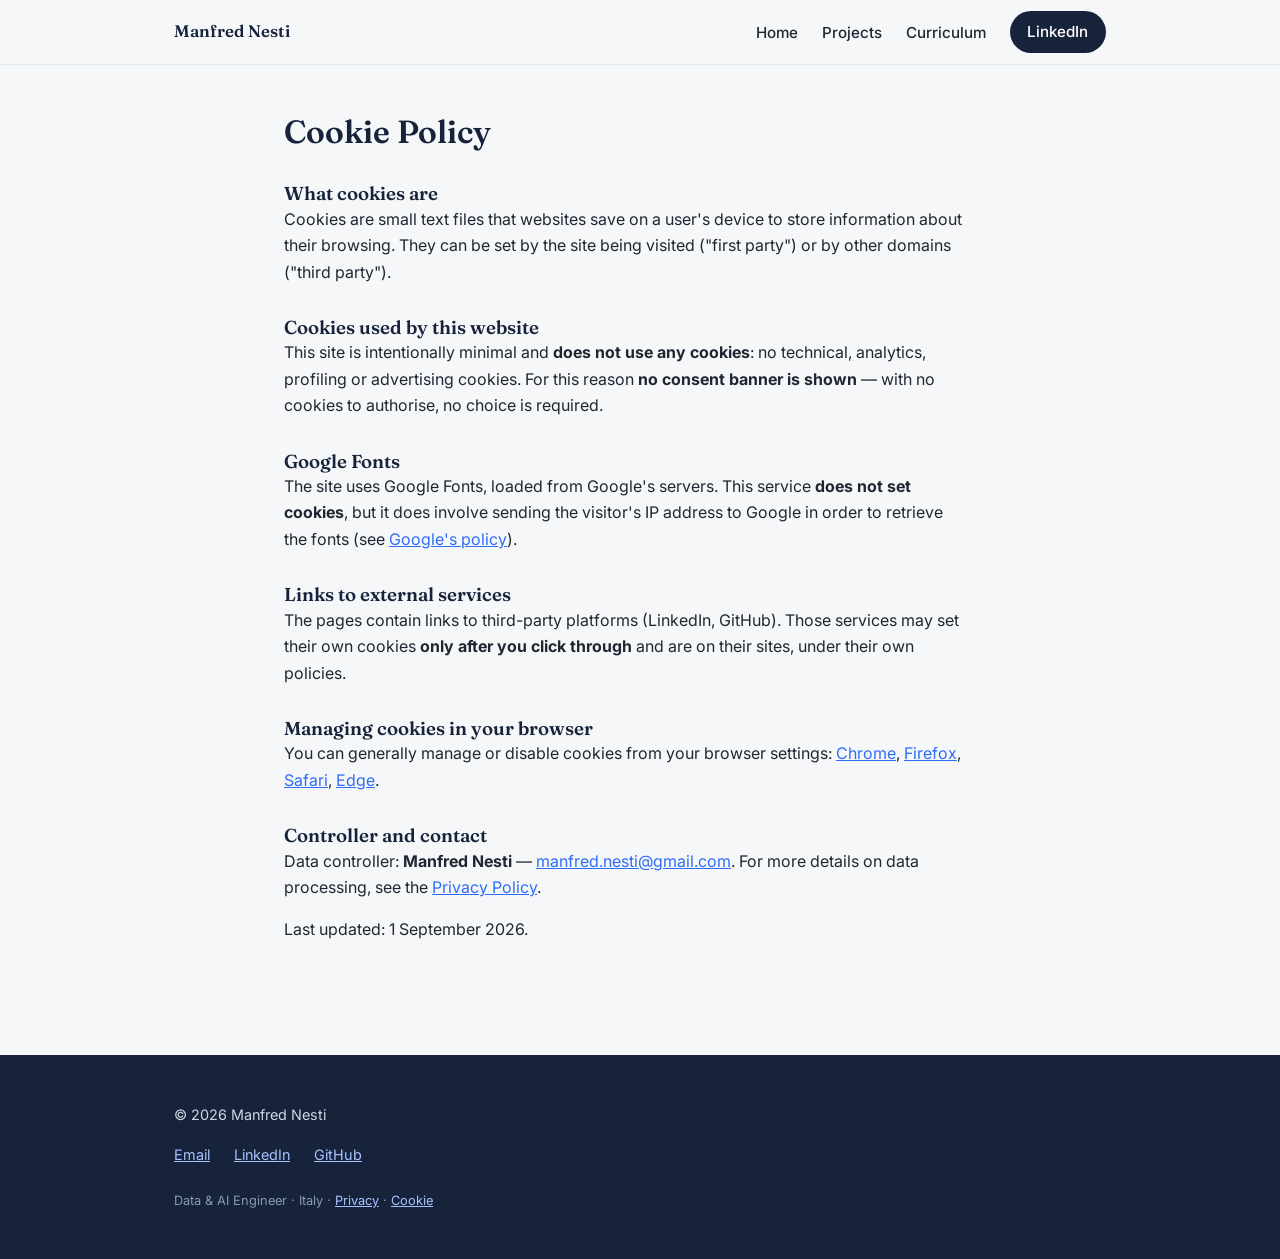
==== cookie-policy.html @ f6b6d591 "Initial commit" ====
<!DOCTYPE html>
<html lang="en">
<head>
  <meta charset="UTF-8" />
  <meta name="viewport" content="width=device-width, initial-scale=1.0" />

  <title>Cookie Policy — Manfred Nesti</title>
  <meta name="description" content="Cookie policy of manfrednesti.com." />
  <meta name="robots" content="noindex, follow" />
  <link rel="canonical" href="https://www.manfrednesti.com/cookie-policy.html" />

  <link rel="icon" href="assets/favicon.svg" type="image/svg+xml" />
  <link rel="preconnect" href="https://fonts.googleapis.com" />
  <link rel="preconnect" href="https://fonts.gstatic.com" crossorigin />
  <link href="https://fonts.googleapis.com/css2?family=Fraunces:opsz,wght@9..144,400;9..144,600&family=Inter:wght@400;500;600&display=swap" rel="stylesheet" />
  <link rel="stylesheet" href="css/style.css" />
</head>

<body>
  <a class="skip-link" href="#main">Skip to content</a>

  <header class="site-header">
    <div class="container">
      <nav class="nav" data-nav aria-label="Main navigation">
        <a class="nav__brand" href="index.html">Manfred Nesti</a>
        <button class="nav__toggle" data-nav-toggle aria-label="Open menu" aria-expanded="false">☰</button>
        <ul class="nav__links">
          <li><a href="index.html">Home</a></li>
          <li><a href="projects.html">Projects</a></li>
          <li><a href="cv.html">Curriculum</a></li>
          <li><a class="btn btn--sm" href="https://www.linkedin.com/in/manfred-nesti/" target="_blank" rel="noopener">LinkedIn</a></li>
        </ul>
      </nav>
    </div>
  </header>

  <main id="main">
    <section class="section" style="border-top: 0;">
      <div class="container prose" style="max-width: 760px;">
        <h2 style="font-size: 2rem;">Cookie Policy</h2>

        <h3 style="margin-top: 2rem;">What cookies are</h3>
        <p>Cookies are small text files that websites save on a user's device to store information about their browsing. They can be set by the site being visited ("first party") or by other domains ("third party").</p>

        <h3 style="margin-top: 2rem;">Cookies used by this website</h3>
        <p>This site is intentionally minimal and <strong>does not use any cookies</strong>: no technical, analytics, profiling or advertising cookies. For this reason <strong>no consent banner is shown</strong> — with no cookies to authorise, no choice is required.</p>

        <h3 style="margin-top: 2rem;">Google Fonts</h3>
        <p>The site uses Google Fonts, loaded from Google's servers. This service <strong>does not set cookies</strong>, but it does involve sending the visitor's IP address to Google in order to retrieve the fonts (see <a href="https://policies.google.com/privacy" target="_blank" rel="noopener">Google's policy</a>).</p>

        <h3 style="margin-top: 2rem;">Links to external services</h3>
        <p>The pages contain links to third-party platforms (LinkedIn, GitHub). Those services may set their own cookies <strong>only after you click through</strong> and are on their sites, under their own policies.</p>

        <h3 style="margin-top: 2rem;">Managing cookies in your browser</h3>
        <p>You can generally manage or disable cookies from your browser settings:
          <a href="https://support.google.com/chrome/answer/95647" target="_blank" rel="noopener">Chrome</a>,
          <a href="https://support.mozilla.org/kb/enhanced-tracking-protection-firefox-desktop" target="_blank" rel="noopener">Firefox</a>,
          <a href="https://support.apple.com/guide/safari/sfri11471/mac" target="_blank" rel="noopener">Safari</a>,
          <a href="https://support.microsoft.com/microsoft-edge" target="_blank" rel="noopener">Edge</a>.
        </p>

        <h3 style="margin-top: 2rem;">Controller and contact</h3>
        <p>Data controller: <strong>Manfred Nesti</strong> — <a href="mailto:manfred.nesti@gmail.com">manfred.nesti@gmail.com</a>. For more details on data processing, see the <a href="privacy.html">Privacy Policy</a>.</p>
        <p>Last updated: 1 September 2026.</p>
      </div>
    </section>
  </main>

  <footer class="site-footer">
    <div class="container footer__grid">
      <div>© <span id="year">2026</span> Manfred Nesti</div>
      <div class="footer__links">
        <a href="mailto:manfred.nesti@gmail.com">Email</a>
        <a href="https://www.linkedin.com/in/manfred-nesti/" target="_blank" rel="noopener">LinkedIn</a>
        <a href="https://github.com/ManfredNesti" target="_blank" rel="noopener">GitHub</a>
      </div>
      <div class="footer__legal">Data &amp; AI Engineer · Italy · <a href="privacy.html">Privacy</a> · <a href="cookie-policy.html">Cookie</a></div>
    </div>
  </footer>

  <script src="js/main.js" defer></script>
</body>
</html>
---- css/style.css ----
/* =============================================================
   Manfred Nesti — Single stylesheet
   Structure:
     1. Design tokens (colors, spacing, typography)  ← change the theme here
     2. Base reset
     3. Layout & utilities
     4. Components (nav, buttons, cards, chips, footer)
     5. Specific sections (hero, skills, timeline, projects)
     6. Responsive & accessibility
   ============================================================= */

/* ---------- 1. DESIGN TOKENS ---------- */
:root {
  /* Colors */
  --c-primary:        #16233b;   /* deep ink navy */
  --c-primary-light:  #2f6df6;   /* electric blue accent */
  --c-accent-soft:    #e8f0ff;   /* pale blue wash */
  --c-bg:             #f6f7f9;   /* cool light grey */
  --c-surface:        #ffffff;
  --c-text:           #1f2733;
  --c-text-muted:     #5a6675;
  --c-border:         #e3e7ee;

  /* Typography */
  --font-serif: 'Fraunces', Georgia, serif;
  --font-sans:  'Inter', system-ui, -apple-system, sans-serif;
  --font-mono:  ui-monospace, 'SF Mono', 'JetBrains Mono', Menlo, Consolas, monospace;

  /* Spacing scale */
  --sp-1: 0.5rem;
  --sp-2: 1rem;
  --sp-3: 1.5rem;
  --sp-4: 2rem;
  --sp-5: 3rem;
  --sp-6: 4rem;

  /* Layout */
  --container: 980px;
  --radius: 12px;
  --radius-pill: 999px;
  --shadow: 0 8px 24px rgba(22, 35, 59, 0.10);
}

/* ---------- 2. RESET ---------- */
*, *::before, *::after { box-sizing: border-box; }
* { margin: 0; padding: 0; }
html { scroll-behavior: smooth; -webkit-text-size-adjust: 100%; }
body {
  font-family: var(--font-sans);
  color: var(--c-text);
  background: var(--c-bg);
  line-height: 1.65;
  -webkit-font-smoothing: antialiased;
}
img { max-width: 100%; height: auto; display: block; }
a { color: var(--c-primary-light); }
h1, h2, h3 { font-family: var(--font-serif); font-weight: 600; line-height: 1.2; color: var(--c-primary); }

/* ---------- 3. LAYOUT & UTILITIES ---------- */
.container { max-width: var(--container); margin-inline: auto; padding-inline: var(--sp-3); }
main { display: block; }

/* "Skip to content" link for accessibility (only visible on Tab) */
.skip-link {
  position: absolute; left: -9999px; top: 0;
  background: var(--c-primary); color: #fff; padding: var(--sp-1) var(--sp-2);
  border-radius: 0 0 var(--radius) 0; z-index: 100;
}
.skip-link:focus { left: 0; }

/* Consistent visible focus across the site */
:focus-visible { outline: 3px solid var(--c-primary-light); outline-offset: 2px; border-radius: 4px; }

/* ---------- 4. COMPONENTS ---------- */

/* -- Navigation -- */
.site-header {
  position: sticky; top: 0; z-index: 50;
  background: rgba(246, 247, 249, 0.92);
  backdrop-filter: blur(8px);
  border-bottom: 1px solid var(--c-border);
}
.nav {
  display: flex; align-items: center; justify-content: space-between;
  height: 64px;
}
.nav__brand {
  font-family: var(--font-serif); font-weight: 600; font-size: 1.05rem;
  color: var(--c-primary); text-decoration: none; white-space: nowrap;
}
.nav__links { display: flex; align-items: center; gap: var(--sp-3); list-style: none; }
.nav__links a {
  color: var(--c-text); text-decoration: none; font-size: 0.95rem; font-weight: 500;
}
.nav__links a:hover { color: var(--c-primary-light); }
.nav__links a[aria-current="page"] { color: var(--c-primary); border-bottom: 2px solid var(--c-primary-light); }

/* Hamburger button (hidden on desktop) */
.nav__toggle {
  display: none; background: none; border: 0; cursor: pointer;
  font-size: 1.5rem; color: var(--c-primary); padding: var(--sp-1);
}

/* -- Primary button -- */
.btn {
  display: inline-block; background: var(--c-primary); color: #fff !important;
  text-decoration: none; font-weight: 600; font-size: 0.95rem;
  padding: 0.85rem 1.6rem; border-radius: var(--radius-pill);
  transition: background 0.2s, transform 0.1s;
}
.btn:hover { background: var(--c-primary-light); }
.btn:active { transform: translateY(1px); }
.btn--sm { padding: 0.55rem 1.1rem; font-size: 0.9rem; }
.btn--ghost {
  background: transparent; color: var(--c-primary) !important;
  border: 1px solid var(--c-border);
}
.btn--ghost:hover { background: var(--c-surface); border-color: var(--c-primary-light); color: var(--c-primary-light) !important; }

/* Row of CTA buttons */
.btn-row { display: flex; flex-wrap: wrap; gap: var(--sp-2); }

/* -- Card -- */
.card {
  background: var(--c-surface); border: 1px solid var(--c-border);
  border-radius: var(--radius); padding: var(--sp-3);
  transition: box-shadow 0.2s, transform 0.2s;
}
.card:hover { box-shadow: var(--shadow); transform: translateY(-2px); }
.card h3 { font-size: 1.05rem; margin-bottom: var(--sp-1); }
.card p { font-size: 0.95rem; color: var(--c-text-muted); }
.card .card__meta { font-family: var(--font-mono); font-size: 0.8rem; color: var(--c-primary-light); margin-bottom: var(--sp-1); }
.card .card__tags { margin-top: var(--sp-2); }

/* -- Footer -- */
.site-footer { background: var(--c-primary); color: #cdd6e4; padding: var(--sp-5) 0; margin-top: var(--sp-6); }
.site-footer a { color: #a9c2ff; }
.site-footer .footer__grid { display: grid; gap: var(--sp-2); font-size: 0.9rem; }
.site-footer .footer__legal { margin-top: var(--sp-1); font-size: 0.8rem; color: #8a99b3; }
.footer__links { display: flex; gap: var(--sp-3); flex-wrap: wrap; }

/* ---------- 5. SECTIONS ---------- */

/* -- Hero -- */
.hero { padding: var(--sp-6) 0 var(--sp-5); }
.hero__grid { display: grid; grid-template-columns: 180px 1fr; gap: var(--sp-5); align-items: center; }
.hero h1 { font-size: clamp(2.2rem, 5vw, 3rem); margin-bottom: var(--sp-1); }
.hero__role { font-size: 1.2rem; color: var(--c-primary-light); font-weight: 500; margin-bottom: var(--sp-2); }
.hero__intro { color: var(--c-text-muted); max-width: 52ch; margin-bottom: var(--sp-3); }

/* -- Monogram in the hero -- */
.hero__logo { width: 180px; height: 180px; justify-self: center; }
.hero__photo { width: 180px; aspect-ratio: 4 / 5; object-fit: cover; object-position: center top; border-radius: var(--radius); box-shadow: 0 10px 30px rgba(0,0,0,0.18); justify-self: center; }

/* -- Generic sections -- */
.section { padding: var(--sp-5) 0; border-top: 1px solid var(--c-border); }
.section > .container > h2 { font-size: 1.75rem; margin-bottom: var(--sp-3); }
.section__lead { color: var(--c-text-muted); max-width: 60ch; margin-top: calc(-1 * var(--sp-2)); margin-bottom: var(--sp-3); }
.prose p { margin-bottom: var(--sp-2); max-width: 68ch; }
.prose p:last-child { margin-bottom: 0; }

/* -- Card grid -- */
.grid-cards { display: grid; grid-template-columns: repeat(auto-fill, minmax(260px, 1fr)); gap: var(--sp-2); }

/* -- Skills (chip groups) -- */
.skills { display: grid; gap: var(--sp-3); }
.skill-group { display: grid; grid-template-columns: 200px 1fr; gap: var(--sp-2); align-items: start; }
.skill-group__label { font-weight: 600; color: var(--c-primary); font-size: 0.95rem; padding-top: 4px; }
.chips { display: flex; flex-wrap: wrap; gap: var(--sp-1); list-style: none; }
.chip {
  font-family: var(--font-mono); font-size: 0.82rem;
  background: var(--c-accent-soft); color: #1e3a6d;
  border: 1px solid #d4e2ff; border-radius: var(--radius-pill);
  padding: 0.3rem 0.75rem; white-space: nowrap;
}

/* -- Timeline (experience / education) -- */
.timeline { list-style: none; border-left: 2px solid var(--c-border); padding-left: var(--sp-3); }
.timeline li { position: relative; padding-bottom: var(--sp-4); }
.timeline li:last-child { padding-bottom: 0; }
.timeline li::before {
  content: ""; position: absolute; left: calc(-1 * var(--sp-3) - 6px); top: 6px;
  width: 10px; height: 10px; border-radius: 50%; background: var(--c-primary-light);
}
.timeline .year { font-family: var(--font-mono); font-weight: 500; color: var(--c-primary-light); font-size: 0.82rem; }
.timeline h3 { font-size: 1.1rem; margin: 3px 0; }
.timeline .org { color: var(--c-text-muted); font-weight: 500; margin-bottom: var(--sp-1); }
.timeline ul { margin: var(--sp-1) 0 0; padding-left: 1.1rem; }
.timeline ul li { padding: 0 0 4px; }
.timeline ul li::before { display: none; }
.timeline p { color: var(--c-text-muted); font-size: 0.95rem; }

/* -- CV headings & lists -- */
.cv-heading { font-size: 1.35rem; margin: var(--sp-5) 0 var(--sp-3); }
.cv-heading:first-of-type { margin-top: var(--sp-4); }
.cv-list { list-style: none; display: grid; gap: var(--sp-2); }
.cv-list li { position: relative; padding-left: var(--sp-3); color: var(--c-text); max-width: 74ch; }
.cv-list li::before { content: "—"; position: absolute; left: 0; color: var(--c-primary-light); }

/* -- Contact list -- */
.contact-list { list-style: none; display: grid; gap: var(--sp-1); font-size: 1.05rem; }
.contact-list a { text-decoration: none; }
.contact-list .contact-label { font-family: var(--font-mono); font-size: 0.8rem; color: var(--c-text-muted); display: inline-block; width: 90px; }

/* ---------- 6. RESPONSIVE & ACCESSIBILITY ---------- */
@media (max-width: 720px) {
  .nav__toggle { display: block; }
  .nav__links {
    position: absolute; top: 64px; left: 0; right: 0;
    flex-direction: column; align-items: flex-start; gap: 0;
    background: var(--c-bg); border-bottom: 1px solid var(--c-border);
    padding: var(--sp-2) var(--sp-3);
    display: none; /* toggled via data-open on <nav> (see main.js) */
  }
  .nav[data-open="true"] .nav__links { display: flex; }
  .nav__links li { width: 100%; }
  .nav__links a { display: block; padding: var(--sp-1) 0; width: 100%; }

  .hero__grid { grid-template-columns: 1fr; text-align: center; gap: var(--sp-3); }
  .hero__logo, .hero__photo { margin-inline: auto; }
  .hero__intro { margin-inline: auto; }
  .btn-row { justify-content: center; }
  .skill-group { grid-template-columns: 1fr; gap: var(--sp-1); }
}

/* Respect users who disabled animations */
@media (prefers-reduced-motion: reduce) {
  * { animation: none !important; transition: none !important; scroll-behavior: auto !important; }
}
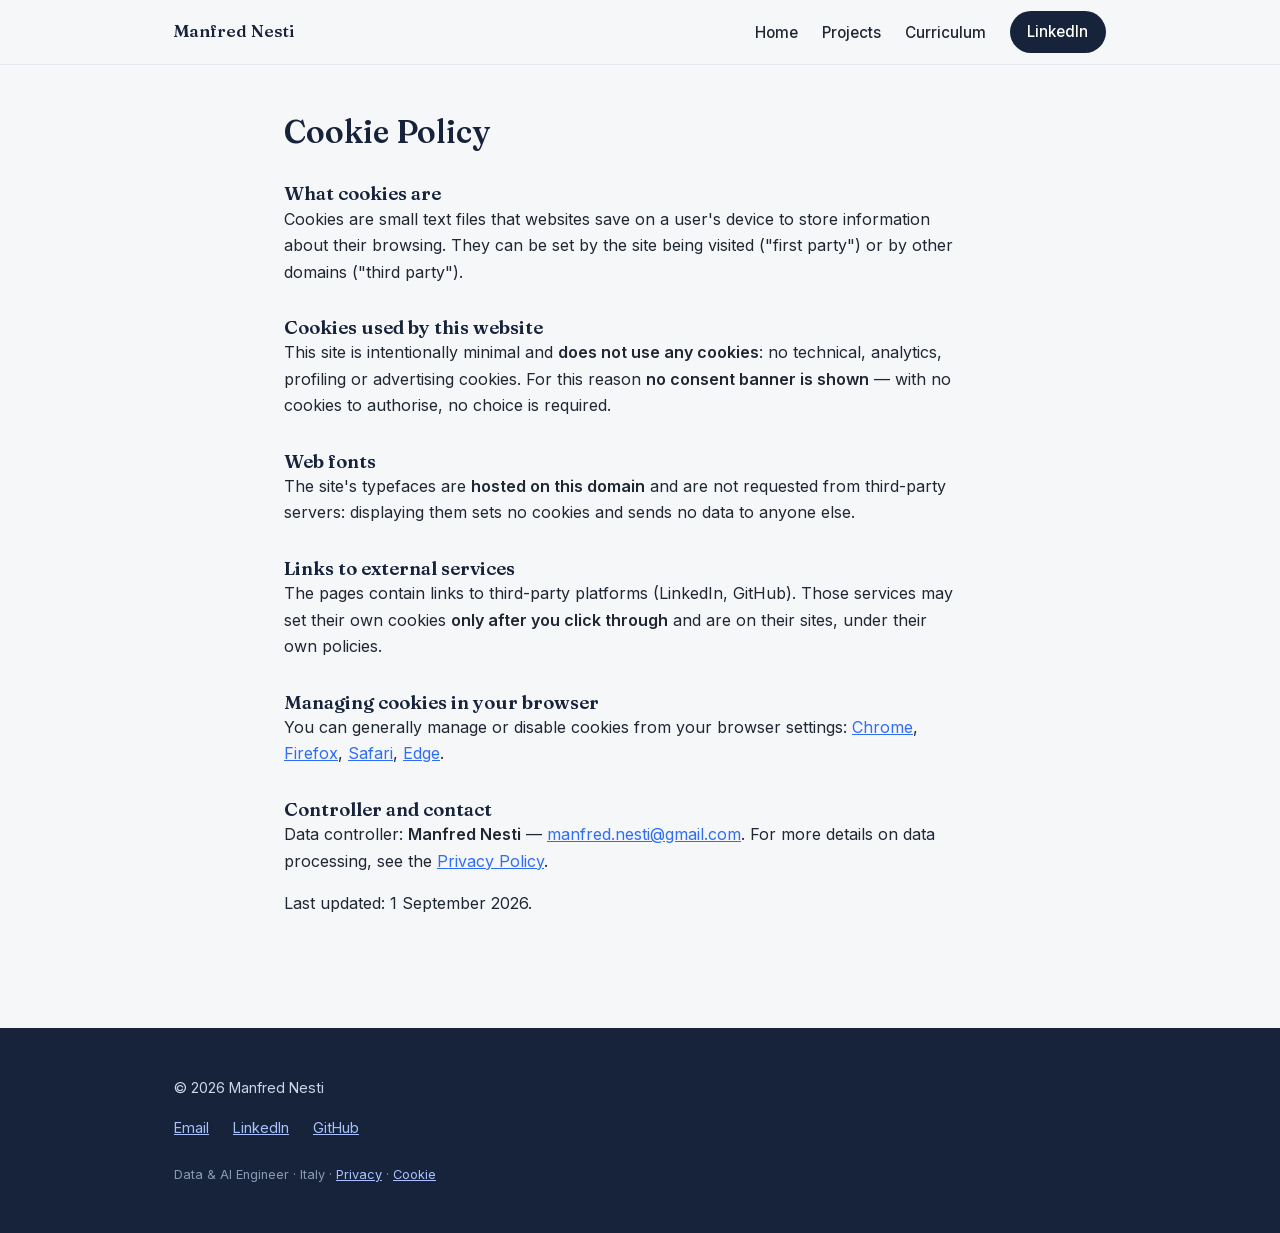
==== commit 35933416: "Self-host web fonts - Serve Fraunces and Inter from assets/fonts instead of Google's CDN,   so visit" ====
--- a/cookie-policy.html
+++ b/cookie-policy.html
@@ -7,12 +7,13 @@
   <title>Cookie Policy — Manfred Nesti</title>
   <meta name="description" content="Cookie policy of manfrednesti.com." />
   <meta name="robots" content="noindex, follow" />
-  <link rel="canonical" href="https://www.manfrednesti.com/cookie-policy.html" />
+  <link rel="canonical" href="https://www.manfrednesti.com/cookie-policy" />
 
   <link rel="icon" href="assets/favicon.svg" type="image/svg+xml" />
-  <link rel="preconnect" href="https://fonts.googleapis.com" />
-  <link rel="preconnect" href="https://fonts.gstatic.com" crossorigin />
-  <link href="https://fonts.googleapis.com/css2?family=Fraunces:opsz,wght@9..144,400;9..144,600&family=Inter:wght@400;500;600&display=swap" rel="stylesheet" />
+  <link rel="icon" href="assets/favicon-32.png" sizes="32x32" type="image/png" />
+  <link rel="apple-touch-icon" href="assets/apple-touch-icon.png" />
+  <link rel="preload" href="assets/fonts/fraunces-latin.woff2" as="font" type="font/woff2" crossorigin />
+  <link rel="preload" href="assets/fonts/inter-latin.woff2" as="font" type="font/woff2" crossorigin />
   <link rel="stylesheet" href="css/style.css" />
 </head>
 
@@ -22,12 +23,12 @@
   <header class="site-header">
     <div class="container">
       <nav class="nav" data-nav aria-label="Main navigation">
-        <a class="nav__brand" href="index.html">Manfred Nesti</a>
+        <a class="nav__brand" href="/">Manfred Nesti</a>
         <button class="nav__toggle" data-nav-toggle aria-label="Open menu" aria-expanded="false">☰</button>
         <ul class="nav__links">
-          <li><a href="index.html">Home</a></li>
-          <li><a href="projects.html">Projects</a></li>
-          <li><a href="cv.html">Curriculum</a></li>
+          <li><a href="/">Home</a></li>
+          <li><a href="projects">Projects</a></li>
+          <li><a href="cv">Curriculum</a></li>
           <li><a class="btn btn--sm" href="https://www.linkedin.com/in/manfred-nesti/" target="_blank" rel="noopener">LinkedIn</a></li>
         </ul>
       </nav>
@@ -45,8 +46,8 @@
         <h3 style="margin-top: 2rem;">Cookies used by this website</h3>
         <p>This site is intentionally minimal and <strong>does not use any cookies</strong>: no technical, analytics, profiling or advertising cookies. For this reason <strong>no consent banner is shown</strong> — with no cookies to authorise, no choice is required.</p>
 
-        <h3 style="margin-top: 2rem;">Google Fonts</h3>
-        <p>The site uses Google Fonts, loaded from Google's servers. This service <strong>does not set cookies</strong>, but it does involve sending the visitor's IP address to Google in order to retrieve the fonts (see <a href="https://policies.google.com/privacy" target="_blank" rel="noopener">Google's policy</a>).</p>
+        <h3 style="margin-top: 2rem;">Web fonts</h3>
+        <p>The site's typefaces are <strong>hosted on this domain</strong> and are not requested from third-party servers: displaying them sets no cookies and sends no data to anyone else.</p>
 
         <h3 style="margin-top: 2rem;">Links to external services</h3>
         <p>The pages contain links to third-party platforms (LinkedIn, GitHub). Those services may set their own cookies <strong>only after you click through</strong> and are on their sites, under their own policies.</p>
@@ -60,7 +61,7 @@
         </p>
 
         <h3 style="margin-top: 2rem;">Controller and contact</h3>
-        <p>Data controller: <strong>Manfred Nesti</strong> — <a href="mailto:manfred.nesti@gmail.com">manfred.nesti@gmail.com</a>. For more details on data processing, see the <a href="privacy.html">Privacy Policy</a>.</p>
+        <p>Data controller: <strong>Manfred Nesti</strong> — <a href="mailto:manfred.nesti@gmail.com">manfred.nesti@gmail.com</a>. For more details on data processing, see the <a href="privacy">Privacy Policy</a>.</p>
         <p>Last updated: 1 September 2026.</p>
       </div>
     </section>
@@ -74,7 +75,7 @@
         <a href="https://www.linkedin.com/in/manfred-nesti/" target="_blank" rel="noopener">LinkedIn</a>
         <a href="https://github.com/ManfredNesti" target="_blank" rel="noopener">GitHub</a>
       </div>
-      <div class="footer__legal">Data &amp; AI Engineer · Italy · <a href="privacy.html">Privacy</a> · <a href="cookie-policy.html">Cookie</a></div>
+      <div class="footer__legal">Data &amp; AI Engineer · Italy · <a href="privacy">Privacy</a> · <a href="cookie-policy">Cookie</a></div>
     </div>
   </footer>
 
--- a/css/style.css
+++ b/css/style.css
@@ -8,6 +8,43 @@
      5. Specific sections (hero, skills, timeline, projects)
      6. Responsive & accessibility
    ============================================================= */
+
+/* ---------- FONT (self-hosted) ----------
+   I caratteri stanno in assets/fonts/ invece che sul CDN di Google: l'IP di
+   chi visita non viene più trasmesso a terzi a ogni caricamento di pagina.
+   Licenza SIL Open Font, testo in assets/fonts/OFL-*.txt */
+@font-face {
+  font-family: 'Fraunces';
+  font-style: normal;
+  font-weight: 400 600;      /* variabile: un solo file copre la scala */
+  font-display: swap;
+  src: url('../assets/fonts/fraunces-latin-ext.woff2') format('woff2');
+  unicode-range: U+0100-02BA, U+02BD-02C5, U+02C7-02CC, U+02CE-02D7, U+02DD-02FF, U+0304, U+0308, U+0329, U+1D00-1DBF, U+1E00-1E9F, U+1EF2-1EFF, U+2020, U+20A0-20AB, U+20AD-20C0, U+2113, U+2C60-2C7F, U+A720-A7FF;
+}
+@font-face {
+  font-family: 'Fraunces';
+  font-style: normal;
+  font-weight: 400 600;      /* variabile: un solo file copre la scala */
+  font-display: swap;
+  src: url('../assets/fonts/fraunces-latin.woff2') format('woff2');
+  unicode-range: U+0000-00FF, U+0131, U+0152-0153, U+02BB-02BC, U+02C6, U+02DA, U+02DC, U+0304, U+0308, U+0329, U+2000-206F, U+20AC, U+2122, U+2191, U+2193, U+2212, U+2215, U+FEFF, U+FFFD;
+}
+@font-face {
+  font-family: 'Inter';
+  font-style: normal;
+  font-weight: 400 600;      /* variabile: un solo file copre la scala */
+  font-display: swap;
+  src: url('../assets/fonts/inter-latin-ext.woff2') format('woff2');
+  unicode-range: U+0100-02BA, U+02BD-02C5, U+02C7-02CC, U+02CE-02D7, U+02DD-02FF, U+0304, U+0308, U+0329, U+1D00-1DBF, U+1E00-1E9F, U+1EF2-1EFF, U+2020, U+20A0-20AB, U+20AD-20C0, U+2113, U+2C60-2C7F, U+A720-A7FF;
+}
+@font-face {
+  font-family: 'Inter';
+  font-style: normal;
+  font-weight: 400 600;      /* variabile: un solo file copre la scala */
+  font-display: swap;
+  src: url('../assets/fonts/inter-latin.woff2') format('woff2');
+  unicode-range: U+0000-00FF, U+0131, U+0152-0153, U+02BB-02BC, U+02C6, U+02DA, U+02DC, U+0304, U+0308, U+0329, U+2000-206F, U+20AC, U+2122, U+2191, U+2193, U+2212, U+2215, U+FEFF, U+FFFD;
+}
 
 /* ---------- 1. DESIGN TOKENS ---------- */
 :root {
@@ -215,6 +252,9 @@
   .nav[data-open="true"] .nav__links { display: flex; }
   .nav__links li { width: 100%; }
   .nav__links a { display: block; padding: var(--sp-1) 0; width: 100%; }
+  /* Pulsante (LinkedIn) nel menu mobile: testo centrato e padding pieno */
+  .nav__links a.btn { text-align: center; padding: 0.8rem 1.1rem; margin-top: var(--sp-1); }
+  .nav__links a[aria-current="page"] { border-bottom: 0; font-weight: 600; }
 
   .hero__grid { grid-template-columns: 1fr; text-align: center; gap: var(--sp-3); }
   .hero__logo, .hero__photo { margin-inline: auto; }
